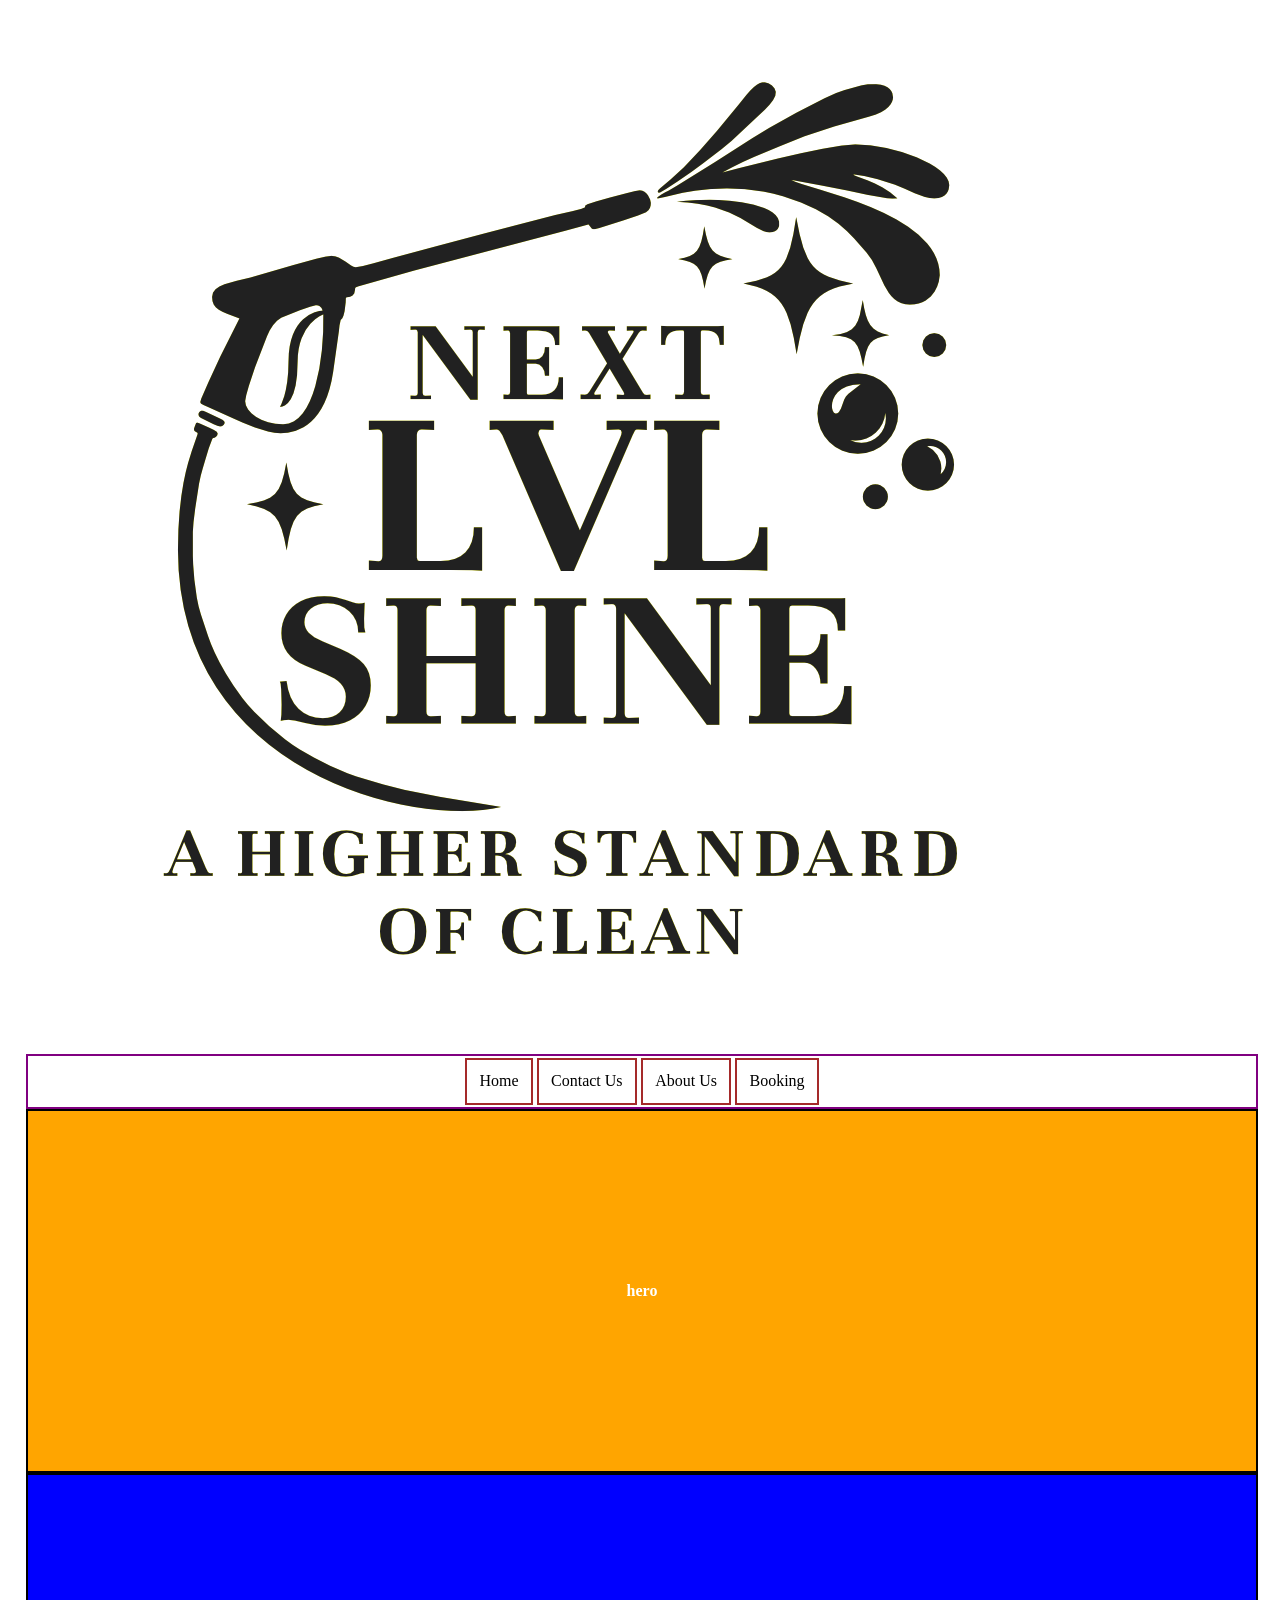
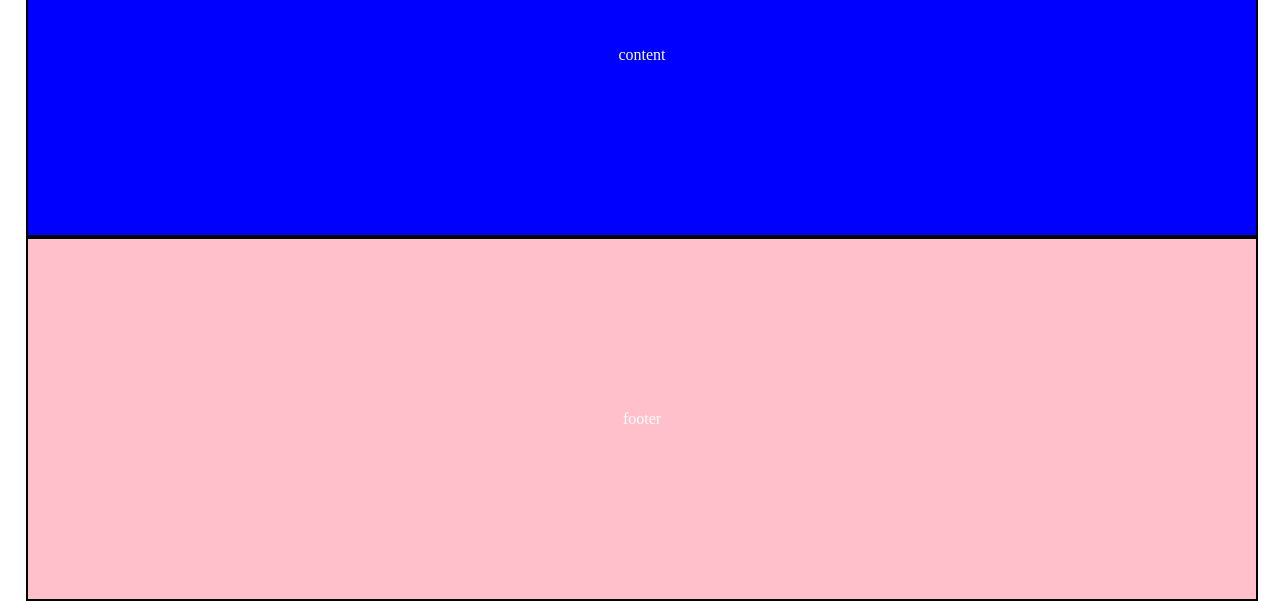
==== index.html @ 3509eeef "Template" ====
<html lang="en">

<head>
    <meta charset="UTF-8">
    <meta name="viewport" content="width=device-width, initial-scale=1.0">
    <title>Home Page</title>
    <link rel="stylesheet" href="styles.css">
</head>

<body>
    <div id="topbar-container"></div>

    <div class="hero-container"><span class="hero-span">hero</span></div>

    <section>
        <div class="main-content"><span>content</span></div>
    </section>

    <div class="footer"><span>footer</span></div>

    <script src="navbar.js"></script>

</body>

</html>
---- styles.css ----
:root {
    --primaryDark: #4A4C50;
    --primaryDark2: #222428;
    --background: #FFFFFF;
    --accent: #C9A653;
    --accent2: #D4AF37;
    --textColor: #333333;

    --font-heading: 'Unna', serif;
    --font-body: 'Inter', sans-serif;
}


body {
    margin: 0% 2%;
}


@media (max-width: 600px) {
    .nav-topbar {
        display: flex;
        align-items: center;
        flex-flow: row nowrap;
        width: 100%;
        border: 2px solid red;
    }

    .brand {
        display: flex;
        justify-content: center;
    }

    #companyBrand {
        border: 2px solid orange;
        max-width: 20%;
        min-width: 10%;
    }
}



.nav-topbar-links {
    margin: 0%;
    border: 2px solid purple;
    padding: 0%;
    width: 100%;
    display: flex;
    align-items: center;
    flex-flow: row;
    justify-content: center;
}

.nav-topbar-links a {
    white-space: nowrap;
    text-decoration: none;
    color: black;
    padding: 1%;
    border: 2px solid brown;
    margin: 2px;
    display: flex;
    font-family: var(--font-heading);
}

/* hero */
.hero-container {
    display: flex;
    align-items: center;
    flex-flow: column nowrap;
    justify-content: center;
    border: 2px solid black;
    width: 100%;
    height: 40%;
    background-color: orange;
    color: white;
    font-weight: bolder;
    clear: both;
}

/* content */
.main-content {
    display: flex;
    align-items: center;
    flex-flow: column nowrap;
    border: 2px solid black;
    justify-content: center;
    background-color: blue;
    color: white;
    width: 100%;
    height: 40%;
}

/* footer */
.footer {
    display: flex;
    align-items: center;
    flex-flow: column nowrap;
    justify-content: center;
    border: 2px solid black;
    background-color: pink;
    color: white;
    width: 100%;
    height: 40%;
}
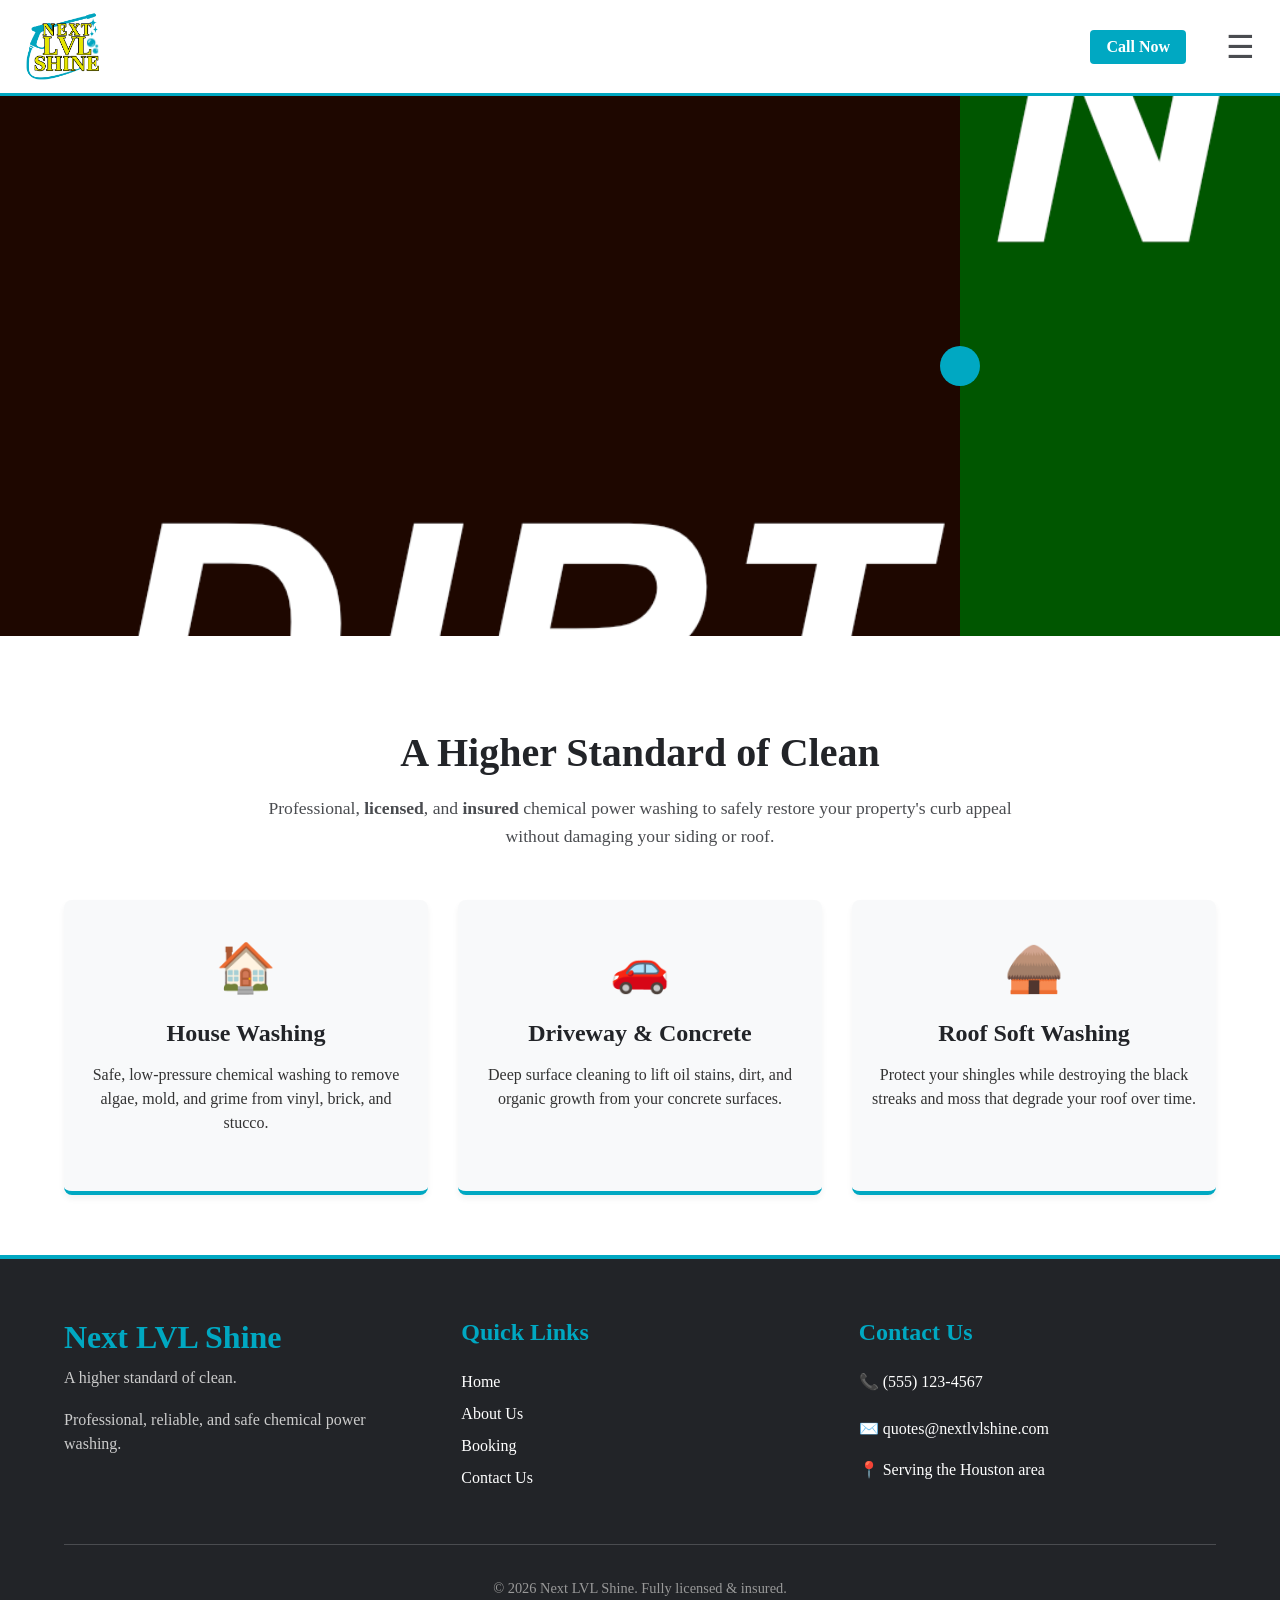
==== commit 8aace3d3: "restructure file tree" ====
--- a/index.html
+++ b/index.html
@@ -4,21 +4,65 @@
     <meta charset="UTF-8">
     <meta name="viewport" content="width=device-width, initial-scale=1.0">
     <title>Home Page</title>
-    <link rel="stylesheet" href="styles.css">
+    <link rel="stylesheet" href="css/index.css">
+    <link rel="stylesheet" href="src/ui/nav/styles.css">
+    <link rel="stylesheet" href="src/ui/footer/styles.css">
 </head>
 
 <body>
     <div id="topbar-container"></div>
 
-    <div class="hero-container"><span class="hero-span">hero</span></div>
+    <div class="hero-container">
+        <div class="img-comp-container">
+            <div class="img-comp-img">
+                <img src="src/img/clean.png">
+            </div>
 
-    <section>
-        <div class="main-content"><span>content</span></div>
+            <div class="img-comp-img img-comp-overlay">
+                <img src="src/img/dirty.png">
+            </div>
+        </div>
+    </div>
+
+    <section class="main-content" id="services">
+        <div class="trust-header">
+            <h2>A Higher Standard of Clean</h2>
+            <p>Professional, <strong>licensed</strong>, and <strong>insured</strong> chemical power
+                washing to safely restore your property's curb appeal without
+                damaging your siding or roof.</p>
+        </div>
+
+        <div class="services-grid">
+
+            <div class="service-card">
+                <div class="card-icon">🏠</div>
+                <h3>House Washing</h3>
+                <p>Safe, low-pressure chemical washing to remove algae, mold, and grime from vinyl, brick, and stucco.
+                </p>
+            </div>
+
+            <div class="service-card">
+                <div class="card-icon">🚗</div>
+                <h3>Driveway & Concrete</h3>
+                <p>Deep surface cleaning to lift oil stains, dirt, and organic growth from your concrete surfaces.</p>
+            </div>
+
+            <div class="service-card">
+                <div class="card-icon">🛖</div>
+                <h3>Roof Soft Washing</h3>
+                <p>Protect your shingles while destroying the black streaks and moss that degrade your roof over time.
+                </p>
+            </div>
+
+        </div>
     </section>
 
-    <div class="footer"><span>footer</span></div>
+    <div id="footer-container"></div>
 
-    <script src="navbar.js"></script>
+    <script src="src/data/config.js"></script>
+    <script src="src/ui/nav/navbar.js"></script>
+    <script src="js/heroComparison.js"></script>
+    <script src="src/ui/footer/footer.js"></script>
 
 </body>
 
--- a/css/index.css
+++ b/css/index.css
@@ -0,0 +1,149 @@
+@import url('https://fonts.googleapis.com/css2?family=Unna:wght@400;700&family=Inter:wght@400;600&display=swap');
+@import url('../src/ui/colors/styles.css');
+
+body {
+    margin: 0;
+    padding: 0;
+    overflow-x: hidden;
+}
+
+/* hero */
+.hero-container {
+    display: flex;
+    align-items: center;
+    flex-flow: column nowrap;
+    justify-content: center;
+    background-color: var(--background);
+    color: var(--accent);
+    width: 100%;
+    height: 60vh;
+    font-family: var(--font-heading);
+    font-size: 3rem;
+    text-align: center;
+    clear: both;
+}
+
+* {
+    box-sizing: border-box;
+}
+
+.img-comp-container {
+    position: relative;
+    width: 100%;
+    height: 100%;
+    overflow: hidden;
+}
+
+.img-comp-img {
+    position: absolute;
+    width: 100%;
+    height: 100%;
+    overflow: hidden;
+    top: 0;
+    left: 0;
+}
+
+.img-comp-img:first-child {
+    position: relative;
+}
+
+.img-comp-img img {
+    display: block;
+    width: 100vw;
+    height: 100%;
+    object-fit: cover;
+    object-position: center;
+}
+
+.img-comp-slider {
+    position: absolute;
+    z-index: 9;
+    cursor: ew-resize;
+    /*set the appearance of the slider:*/
+    width: 40px;
+    height: 40px;
+    background-color: var(--accent);
+    opacity: 1;
+    border-radius: 50%;
+}
+
+/* --- MAIN CONTENT & TRUST HEADER --- */
+.main-content {
+    background-color: var(--background);
+    padding: 60px 5%;
+    /* Generous whitespace to prevent clutter! */
+    font-family: var(--font-body);
+    color: var(--textColor);
+    text-align: center;
+}
+
+.trust-header {
+    max-width: 800px;
+    margin: 0 auto 50px auto;
+}
+
+.trust-header h2 {
+    font-family: var(--font-heading);
+    color: var(--primaryDark2);
+    font-size: 2.5rem;
+    margin-bottom: 15px;
+}
+
+.trust-header p {
+    font-size: 1.1rem;
+    line-height: 1.6;
+    color: var(--primaryDark);
+}
+
+/* --- SERVICES GRID --- */
+.services-grid {
+    display: grid;
+    /* Mobile-first: 1 column */
+    grid-template-columns: 1fr;
+    gap: 30px;
+    max-width: 1200px;
+    margin: 0 auto;
+}
+
+/* The Individual Cards */
+.service-card {
+    background-color: var(--bg-off-white);
+    /* Slightly darker than pure white to stand out */
+    padding: 40px 20px;
+    border-radius: 8px;
+    border-bottom: 4px solid var(--accent);
+    /* Gold accent line anchoring the card */
+    box-shadow: 0 4px 6px rgba(0, 0, 0, 0.05);
+    /* Very soft shadow for depth */
+    transition: transform 0.3s ease;
+}
+
+.service-card:hover {
+    transform: translateY(-5px);
+    /* Smooth floating effect when moused over */
+}
+
+.card-icon {
+    font-size: 3rem;
+    margin-bottom: 20px;
+}
+
+.service-card h3 {
+    font-family: var(--font-heading);
+    color: var(--primaryDark2);
+    font-size: 1.5rem;
+    margin-bottom: 15px;
+}
+
+.service-card p {
+    font-size: 1rem;
+    line-height: 1.5;
+}
+
+/* --- DESKTOP LAYOUT --- */
+@media (min-width: 768px) {
+    .services-grid {
+        /* Switches to 3 columns on tablets and desktops */
+        grid-template-columns: repeat(3, 1fr);
+    }
+}
--- a/src/ui/nav/styles.css
+++ b/src/ui/nav/styles.css
@@ -0,0 +1,80 @@
+@import url(../colors/styles.css);
+
+#topbar-container {
+    top: 0;
+    position: sticky;
+    z-index: 9999;
+}
+
+.site-header {
+    background-color: var(--background);
+    border-bottom: 3px solid var(--accent);
+    font-family: var(--font-body);
+}
+
+.main-nav {
+    display: flex;
+    justify-content: space-between;
+    align-items: center;
+    padding: 10px 0;
+}
+
+.main-nav a img {
+    padding-left: 25%;
+}
+
+.nav-actions {
+    display: flex;
+    align-items: center;
+    gap: 15px;
+}
+
+.btn-quote {
+    background-color: var(--accent);
+    color: var(--background);
+    padding: 8px 16px;
+    border-radius: 4px;
+    text-decoration: none;
+    font-weight: 600;
+}
+
+.hamburger-menu {
+    background: none;
+    border: none;
+    font-size: 2rem;
+    color: var(--primaryDark);
+    cursor: pointer;
+    padding: 0 25px;
+}
+
+/* Hidden Links Dropdown */
+.nav-links {
+    display: none;
+    /* Hidden by default */
+    list-style: none;
+    padding: 0;
+    margin: 0;
+    background-color: var(--background);
+    text-align: center;
+}
+
+/* JS will add this class when the button is clicked! */
+.nav-links.show-menu {
+    display: block;
+}
+
+.nav-links li a {
+    display: block;
+    padding: 15px;
+    color: var(--primaryDark);
+    text-decoration: none;
+    font-size: 1.1rem;
+    border-top: 1px solid #eee;
+    /* Light gray separator */
+}
+
+/* Active Page Indicator */
+.topbar-link-item.active {
+    color: var(--accent);
+    font-weight: bold;
+}
--- a/src/ui/footer/styles.css
+++ b/src/ui/footer/styles.css
@@ -0,0 +1,101 @@
+@import url(../colors/styles.css);
+
+/* footer */
+.footer {
+    display: flex;
+    align-items: center;
+    flex-flow: column nowrap;
+    justify-content: center;
+    border-top: 3px solid var(--accent);
+    color: --textColor;
+    width: 100%;
+    height: 40%;
+}
+
+/* main footer wrapper */
+.site-footer {
+    background-color: var(--primaryDark2);
+    color: var(--background);
+    /* white text for contrast */
+    font-family: var(--font-body);
+    padding: 60px 5% 20px;
+    border-top: 4px solid var(--accent);
+}
+
+/* mobile-first grid layout */
+.footer-grid {
+    display: grid;
+    grid-template-columns: 1fr;
+    gap: 40px;
+    max-width: 1200px;
+    margin: 0 auto;
+}
+
+/* desktop grid layout */
+@media (min-width: 768px) {
+    .footer-grid {
+        grid-template-columns: repeat(3, 1fr);
+        /* creates 3 equal columns */
+    }
+}
+
+/* brand section styles */
+.footer-brand h2 {
+    font-family: var(--font-heading);
+    color: var(--accent);
+    font-size: 2rem;
+    margin: 0 0 10px 0;
+}
+
+.footer-brand p {
+    margin: 0;
+    line-height: 1.5;
+    color: #cccccc;
+    /* slightly muted white */
+}
+
+/* headings for links and contact */
+.footer-links h3,
+.footer-contact h3 {
+    font-family: var(--font-heading);
+    color: var(--accent);
+    font-size: 1.5rem;
+    margin: 0 0 20px 0;
+}
+
+/* remove bullet points from list */
+.footer-links ul {
+    list-style: none;
+    padding: 0;
+    margin: 0;
+}
+
+/* link styling */
+.footer-links a,
+.footer-contact a {
+    color: var(--background);
+    text-decoration: none;
+    line-height: 2;
+    transition: color 0.3s ease;
+    /* smooth color change on hover */
+}
+
+/* hover effects for links */
+.footer-links a:hover,
+.footer-contact a:hover {
+    color: var(--accent);
+}
+
+.footer-contact p {
+    margin: 0 0 15px 0;
+}
+
+/* bottom copyright section */
+.footer-bottom {
+    text-align: center;
+    margin-top: 50px;
+    padding-top: 20px;
+    border-top: 1px solid var(--primaryDark);
+    font-size: 0.9rem;
+    color: #999999;
+}
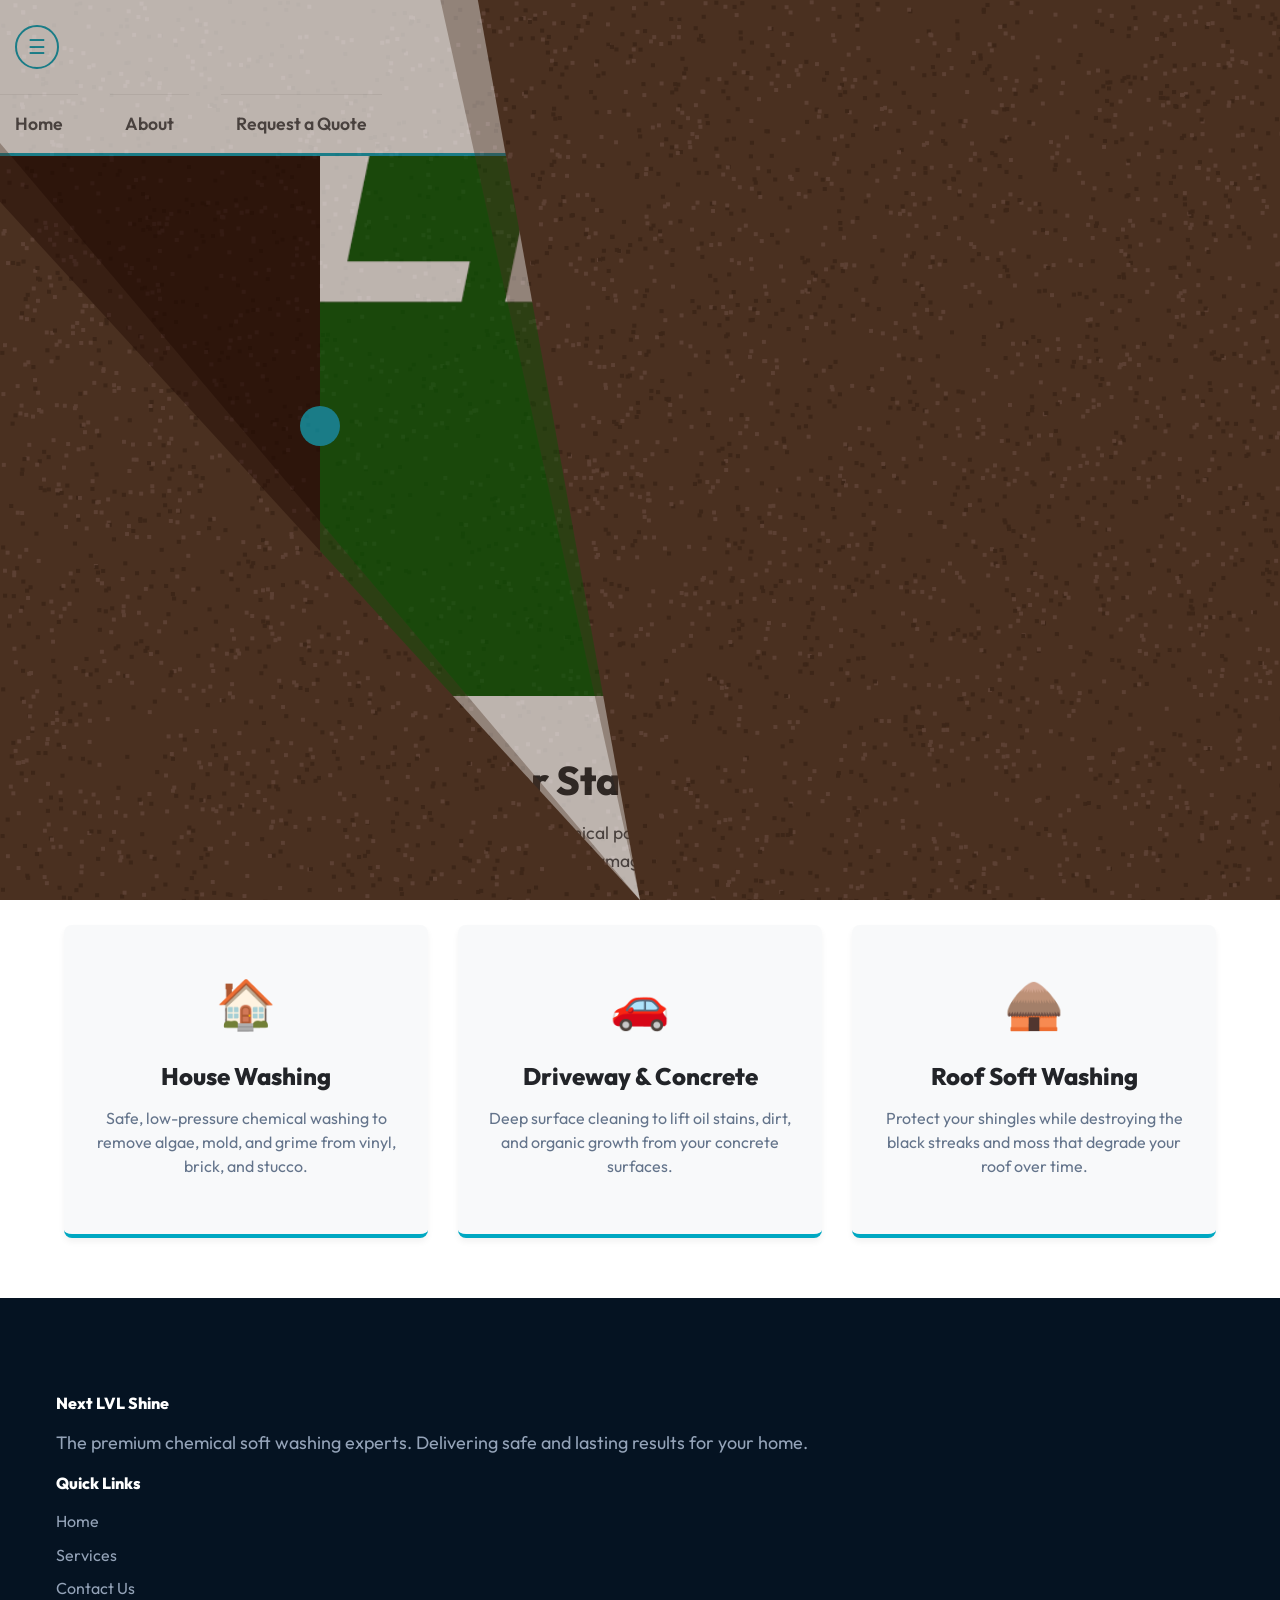
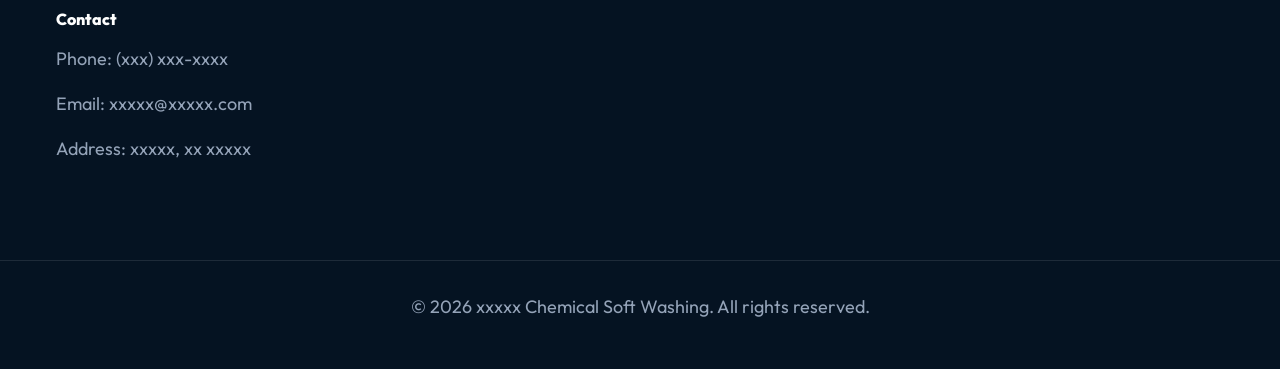
==== commit 981921fe: "Starter intro animation" ====
--- a/index.html
+++ b/index.html
@@ -1,9 +1,17 @@
+<!DOCTYPE html>
 <html lang="en">
-
 <head>
     <meta charset="UTF-8">
     <meta name="viewport" content="width=device-width, initial-scale=1.0">
-    <title>Home Page</title>
+    <title>Next LVL Shine | Soft Washing Services</title>
+    <meta name="description" content="Professional chemical low pressure washing services. Safe, effective, and long-lasting exterior cleaning.">
+    
+    <!-- Google Fonts -->
+    <link rel="preconnect" href="https://fonts.googleapis.com">
+    <link rel="preconnect" href="https://fonts.gstatic.com" crossorigin>
+    <link href="https://fonts.googleapis.com/css2?family=Outfit:wght@300;400;600;800&display=swap" rel="stylesheet">
+    
+    <!-- Custom CSS -->
     <link rel="stylesheet" href="css/index.css">
     <link rel="stylesheet" href="src/ui/nav/styles.css">
     <link rel="stylesheet" href="src/ui/footer/styles.css">
@@ -63,6 +71,7 @@
     <script src="src/ui/nav/navbar.js"></script>
     <script src="js/heroComparison.js"></script>
     <script src="src/ui/footer/footer.js"></script>
+    <script src="js/introAnimation.js"></script>
 
 </body>
 
--- a/src/ui/nav/styles.css
+++ b/src/ui/nav/styles.css
@@ -16,17 +16,50 @@
     display: flex;
     justify-content: space-between;
     align-items: center;
-    padding: 10px 0;
+    padding: 25px 0;
+    position: relative;
+}
+
+.main-nav > a.logo-link {
+    position: absolute;
+    top: -10px;
+    left: 50%;
+    transform: translateX(-50%);
+    display: flex;
+    justify-content: center;
+    align-items: center;
+    background-color: #ffffff;
+    border: 3px solid var(--accent);
+    border-radius: 50%;
+    width: 120px;
+    height: 120px;
+    z-index: 1000;
+    animation: bubblePop 0.6s cubic-bezier(0.175, 0.885, 0.32, 1.275) forwards;
+}
+
+@keyframes bubblePop {
+    0% {
+        transform: translateX(-50%) scale(0);
+        opacity: 0;
+    }
+    100% {
+        transform: translateX(-50%) scale(1);
+        opacity: 1;
+    }
 }
 
 .main-nav a img {
-    padding-left: 25%;
+    align-self: center;
+    max-width: 90%;
+    max-height: 90%;
+    object-fit: contain;
 }
 
 .nav-actions {
     display: flex;
     align-items: center;
     gap: 15px;
+    margin-right: 15px;
 }
 
 .btn-quote {
@@ -36,15 +69,47 @@
     border-radius: 4px;
     text-decoration: none;
     font-weight: 600;
+    white-space: nowrap;
+    display: flex;
+    align-items: center;
+    justify-content: center;
+    box-sizing: border-box;
+}
+
+.btn-icon {
+    display: none;
+}
+
+@media (max-width: 768px) {
+    .btn-quote {
+        padding: 10px;
+        border-radius: 50%;
+        width: 44px;
+        height: 44px;
+    }
+    .btn-text {
+        display: none;
+    }
+    .btn-icon {
+        display: block;
+    }
 }
 
 .hamburger-menu {
-    background: none;
-    border: none;
-    font-size: 2rem;
-    color: var(--primaryDark);
+    background: transparent;
+    border: 2px solid var(--accent);
+    border-radius: 50%;
+    font-size: 1.25rem;
+    color: var(--accent);
     cursor: pointer;
-    padding: 0 25px;
+    width: 44px;
+    height: 44px;
+    display: flex;
+    justify-content: center;
+    align-items: center;
+    box-sizing: border-box;
+    margin-left: 15px;
+    padding: 0;
 }
 
 /* Hidden Links Dropdown */
--- a/src/ui/footer/styles.css
+++ b/src/ui/footer/styles.css
@@ -1,101 +1,294 @@
-@import url(../colors/styles.css);
-
-/* footer */
-.footer {
+:root {
+    /* Colors - Light Mode with Deep Blue and Orange */
+    --color-primary: #0A2540;      /* Deep Blue */
+    --color-primary-light: #1A3E6D;
+    --color-accent: #FF6B00;       /* Vibrant Orange */
+    --color-accent-hover: #E65A00;
+    
+    --color-bg-main: #F8FAFC;      /* Off-white fresh background */
+    --color-bg-alt: #FFFFFF;       /* Pure white for cards */
+    
+    --color-text-main: #1E293B;    /* Dark slate for readable text */
+    --color-text-muted: #64748B;
+    
+    /* Typography */
+    --font-family: 'Outfit', sans-serif;
+    
+    /* Spacing & Layout */
+    --container-max-width: 1200px;
+    --spacing-xs: 0.5rem;
+    --spacing-sm: 1rem;
+    --spacing-md: 2rem;
+    --spacing-lg: 4rem;
+    --spacing-xl: 6rem;
+    
+    /* Borders & Shadows */
+    --border-radius-sm: 8px;
+    --border-radius-md: 12px;
+    --border-radius-lg: 24px;
+    
+    --shadow-sm: 0 4px 6px -1px rgba(0, 0, 0, 0.05);
+    --shadow-md: 0 10px 15px -3px rgba(0, 0, 0, 0.08);
+    --shadow-lg: 0 20px 25px -5px rgba(0, 0, 0, 0.1);
+    --shadow-accent: 0 10px 25px -5px rgba(255, 107, 0, 0.4);
+    
+    /* Transitions */
+    --transition-fast: 0.2s ease;
+    --transition-medium: 0.4s cubic-bezier(0.16, 1, 0.3, 1);
+}
+
+/* =========================================
+   Reset & Base Styles
+   ========================================= */
+* {
+    margin: 0;
+    padding: 0;
+    box-sizing: border-box;
+}
+
+html {
+    scroll-behavior: smooth;
+    font-size: 16px;
+}
+
+body {
+    font-family: var(--font-family);
+    background-color: var(--color-bg-main);
+    color: var(--color-text-main);
+    line-height: 1.6;
+    overflow-x: hidden;
+}
+
+a {
+    text-decoration: none;
+    color: inherit;
+}
+
+ul {
+    list-style: none;
+}
+
+.container {
+    max-width: var(--container-max-width);
+    margin: 0 auto;
+    padding: 0 var(--spacing-sm);
+}
+
+.section-padding {
+    padding: var(--spacing-xl) 0;
+}
+
+.text-center {
+    text-align: center;
+}
+
+.text-accent {
+    color: var(--color-accent);
+}
+
+.bg-light {
+    background-color: var(--color-bg-alt);
+}
+
+.hidden {
+    display: none !important;
+}
+
+/* =========================================
+   Typography
+   ========================================= */
+h1, h2, h3, h4 {
+    color: var(--color-primary);
+    line-height: 1.2;
+    margin-bottom: var(--spacing-sm);
+    font-weight: 800;
+}
+
+h1 {
+    font-size: clamp(2.5rem, 5vw, 4.5rem);
+}
+
+h2 {
+    font-size: clamp(2rem, 4vw, 3rem);
+}
+
+h3 {
+    font-size: 1.5rem;
+}
+
+p {
+    margin-bottom: var(--spacing-sm);
+    color: var(--color-text-muted);
+    font-size: 1.125rem;
+}
+
+/* =========================================
+   Buttons
+   ========================================= */
+.btn {
+    display: inline-block;
+    padding: 0.8rem 1.8rem;
+    border-radius: var(--border-radius-md);
+    font-weight: 600;
+    font-size: 1rem;
+    cursor: pointer;
+    transition: all var(--transition-fast);
+    border: none;
+    text-align: center;
+}
+
+.btn-primary {
+    background-color: var(--color-accent);
+    color: white;
+    box-shadow: var(--shadow-accent);
+}
+
+.btn-primary:hover {
+    background-color: var(--color-accent-hover);
+    transform: translateY(-2px);
+    box-shadow: 0 15px 30px -5px rgba(255, 107, 0, 0.5);
+}
+
+.btn-outline {
+    background-color: transparent;
+    border: 2px solid var(--color-primary);
+    color: var(--color-primary);
+}
+
+.btn-outline:hover {
+    background-color: var(--color-primary);
+    color: white;
+}
+
+.btn-large {
+    padding: 1rem 2.5rem;
+    font-size: 1.125rem;
+}
+
+.btn-block {
+    width: 100%;
+}
+
+/* Pulse Animation for CTA */
+@keyframes pulse {
+    0% { transform: scale(1); box-shadow: 0 0 0 0 rgba(255, 107, 0, 0.7); }
+    70% { transform: scale(1.02); box-shadow: 0 0 0 15px rgba(255, 107, 0, 0); }
+    100% { transform: scale(1); box-shadow: 0 0 0 0 rgba(255, 107, 0, 0); }
+}
+
+.pulse-btn {
+    animation: pulse 2s infinite;
+}
+
+/* =========================================
+   Navigation
+   ========================================= */
+.navbar {
+    position: fixed;
+    top: 0;
+    left: 0;
+    width: 100%;
+    background-color: rgba(255, 255, 255, 0.95);
+    backdrop-filter: blur(10px);
+    z-index: 1000;
+    box-shadow: var(--shadow-sm);
+    padding: 1rem 0;
+}
+
+.nav-container {
+    max-width: var(--container-max-width);
+    margin: 0 auto;
+    padding: 0 var(--spacing-sm);
+    display: flex;
+    justify-content: space-between;
+    align-items: center;
+}
+
+.logo {
     display: flex;
     align-items: center;
-    flex-flow: column nowrap;
-    justify-content: center;
-    border-top: 3px solid var(--accent);
-    color: --textColor;
-    width: 100%;
-    height: 40%;
-}
-
-/* main footer wrapper */
-.site-footer {
-    background-color: var(--primaryDark2);
-    color: var(--background);
-    /* white text for contrast */
-    font-family: var(--font-body);
-    padding: 60px 5% 20px;
-    border-top: 4px solid var(--accent);
-}
-
-/* mobile-first grid layout */
-.footer-grid {
-    display: grid;
-    grid-template-columns: 1fr;
-    gap: 40px;
-    max-width: 1200px;
-    margin: 0 auto;
-}
-
-/* desktop grid layout */
-@media (min-width: 768px) {
-    .footer-grid {
-        grid-template-columns: repeat(3, 1fr);
-        /* creates 3 equal columns */
-    }
-}
-
-/* brand section styles */
-.footer-brand h2 {
-    font-family: var(--font-heading);
-    color: var(--accent);
-    font-size: 2rem;
-    margin: 0 0 10px 0;
-}
-
-.footer-brand p {
-    margin: 0;
-    line-height: 1.5;
-    color: #cccccc;
-    /* slightly muted white */
-}
-
-/* headings for links and contact */
-.footer-links h3,
-.footer-contact h3 {
-    font-family: var(--font-heading);
-    color: var(--accent);
+    gap: 0.5rem;
     font-size: 1.5rem;
-    margin: 0 0 20px 0;
-}
-
-/* remove bullet points from list */
-.footer-links ul {
-    list-style: none;
-    padding: 0;
-    margin: 0;
-}
-
-/* link styling */
-.footer-links a,
-.footer-contact a {
-    color: var(--background);
-    text-decoration: none;
-    line-height: 2;
-    transition: color 0.3s ease;
-    /* smooth color change on hover */
-}
-
-/* hover effects for links */
-.footer-links a:hover,
-.footer-contact a:hover {
-    color: var(--accent);
-}
-
-.footer-contact p {
-    margin: 0 0 15px 0;
-}
-
-/* bottom copyright section */
+    font-weight: 800;
+    color: var(--color-primary);
+}
+
+.logo-accent {
+    color: var(--color-accent);
+}
+
+.nav-links {
+    display: flex;
+    gap: 2rem;
+}
+
+.nav-links a {
+    font-weight: 600;
+    color: var(--color-text-main);
+    transition: color var(--transition-fast);
+}
+
+.nav-links a:hover {
+    color: var(--color-accent);
+}
+
+
+
+.footer {
+    background-color: #051322;
+    color: white;
+    padding-top: var(--spacing-xl);
+}
+
+.footer h4 {
+    color: white;
+}
+
+.footer p {
+    color: #94A3B8;
+}
+
+.footer-col ul li {
+    margin-bottom: 0.5rem;
+}
+
+.footer-col ul li a {
+    color: #94A3B8;
+    transition: color var(--transition-fast);
+}
+
+.footer-col ul li a:hover {
+    color: var(--color-accent);
+}
+
 .footer-bottom {
     text-align: center;
-    margin-top: 50px;
-    padding-top: 20px;
-    border-top: 1px solid var(--primaryDark);
-    font-size: 0.9rem;
-    color: #999999;
-}+    padding: var(--spacing-md) 0;
+    margin-top: var(--spacing-xl);
+    border-top: 1px solid rgba(255, 255, 255, 0.1);
+}
+
+@media (max-width: 992px) {
+    .benefits-layout,
+    .contact-container {
+        grid-template-columns: 1fr;
+    }
+    
+    .hero-badge {
+        display: none; /* Hide floating badges on smaller screens for cleaner look */
+    }
+}
+
+@media (max-width: 768px) {
+    .nav-links {
+        display: none; /* simple mobile nav - can expand with hamburger if needed */
+    }
+    
+    .hero-buttons {
+        flex-direction: column;
+    }
+    
+    .section-padding {
+        padding: var(--spacing-lg) 0;
+    }
+}
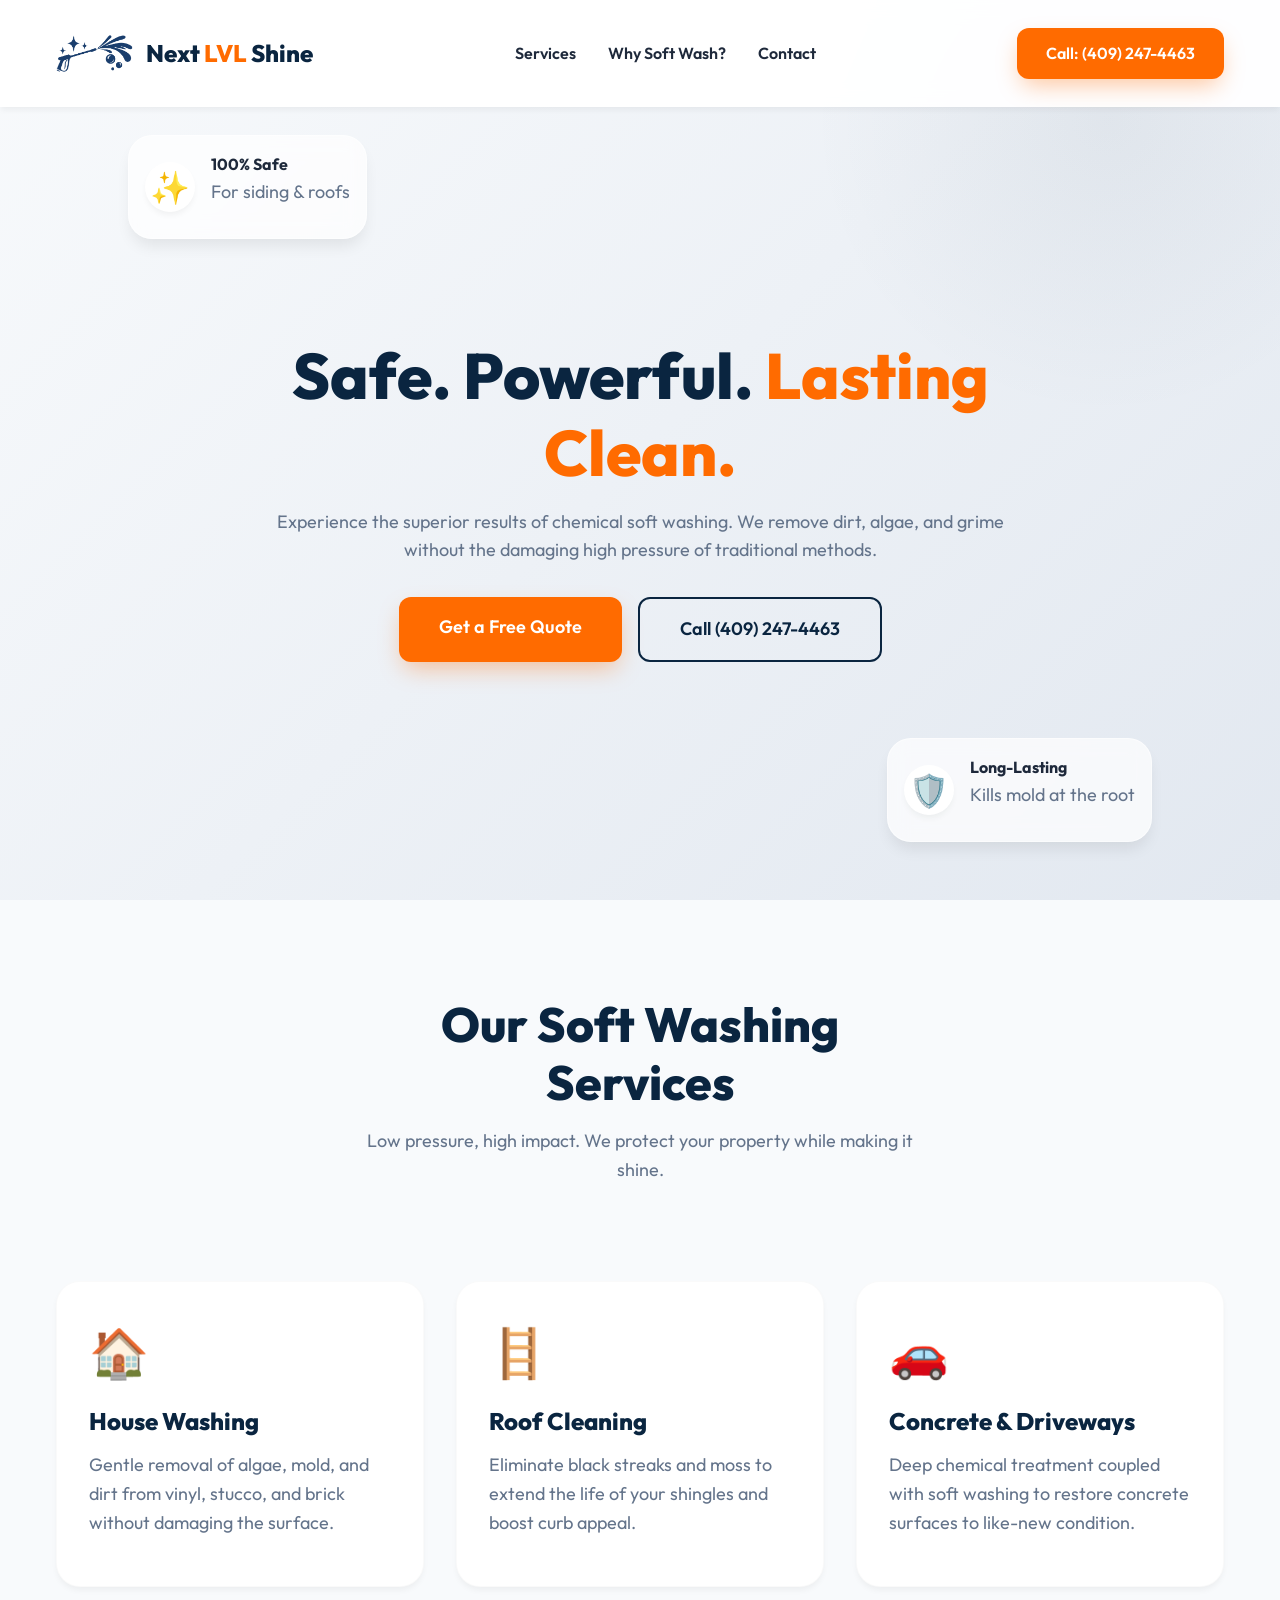
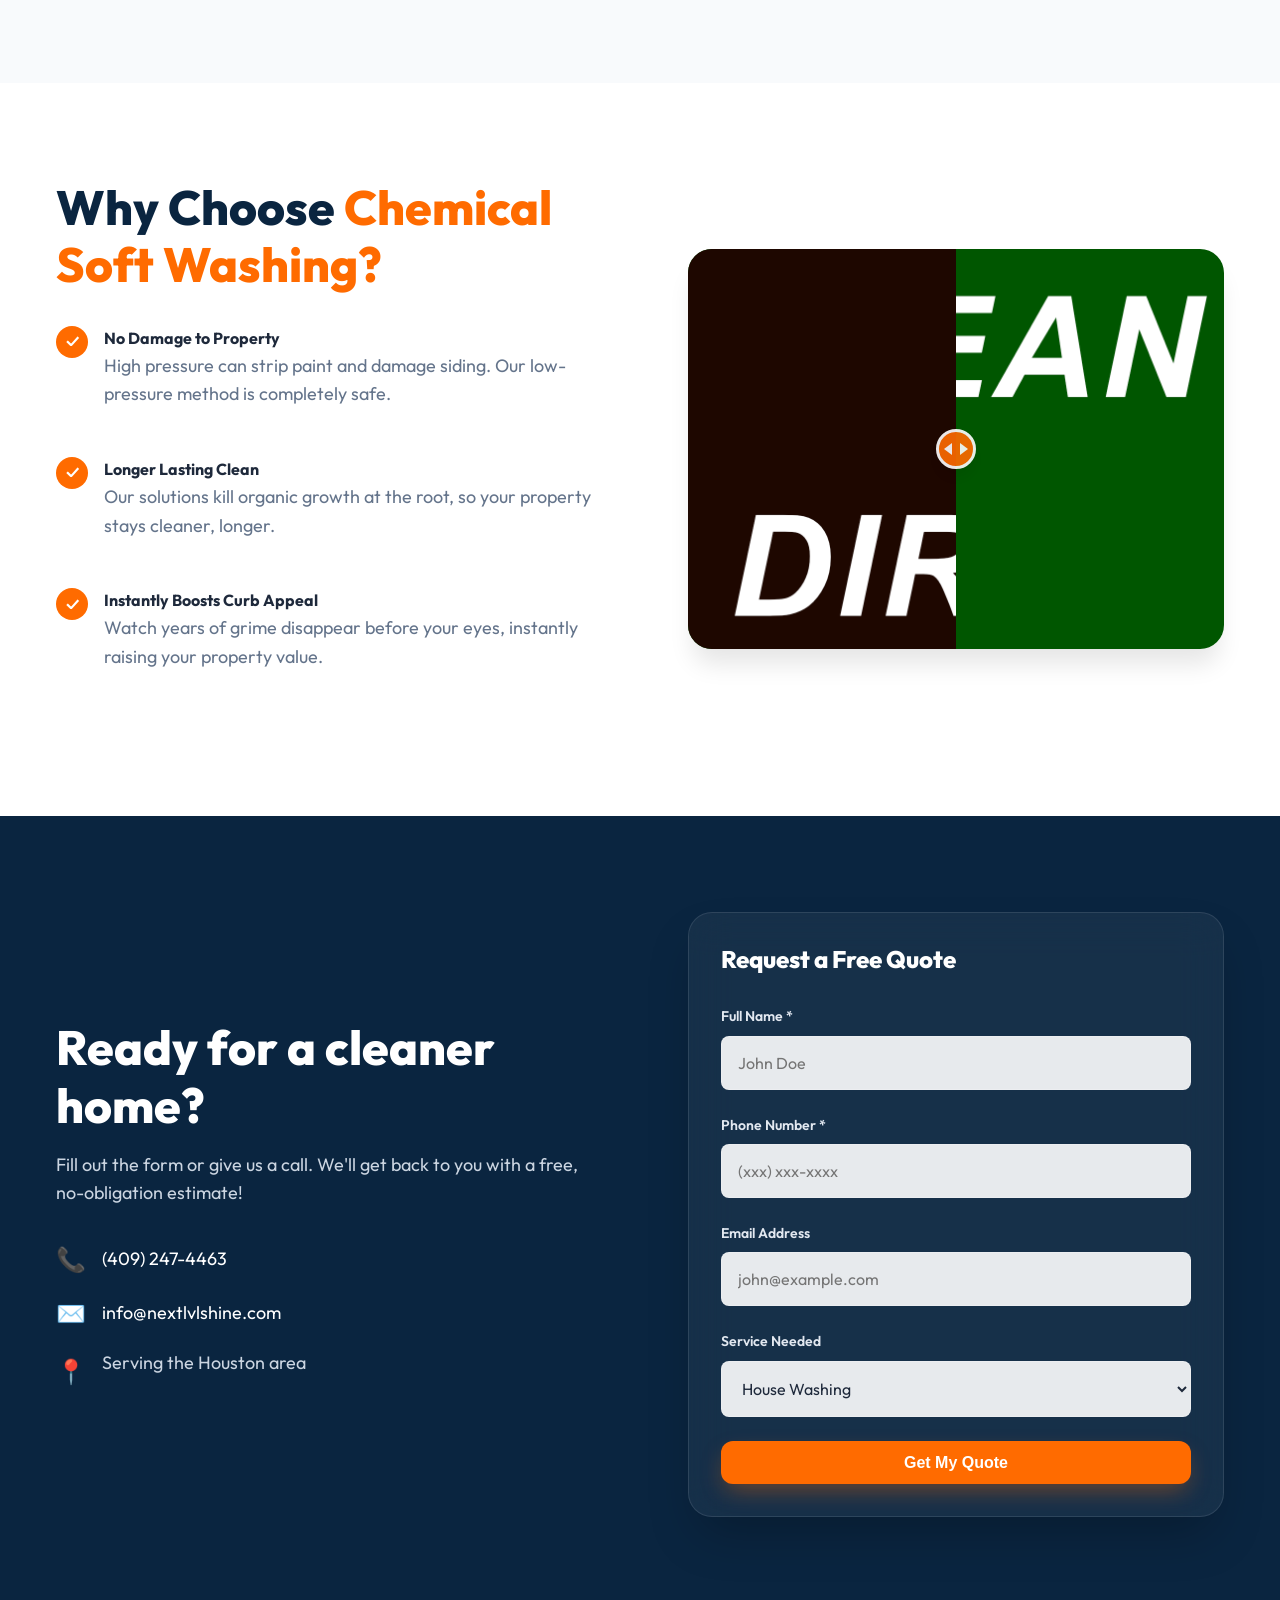
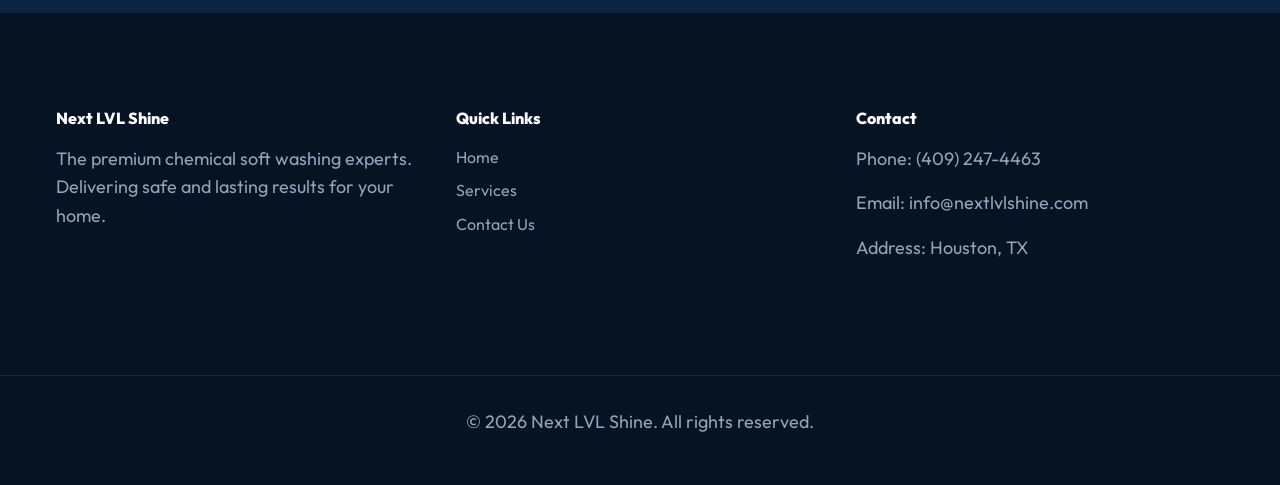
==== commit 941e7e7c: "New style" ====
--- a/index.html
+++ b/index.html
@@ -12,67 +12,211 @@
     <link href="https://fonts.googleapis.com/css2?family=Outfit:wght@300;400;600;800&display=swap" rel="stylesheet">
     
     <!-- Custom CSS -->
-    <link rel="stylesheet" href="css/index.css">
-    <link rel="stylesheet" href="src/ui/nav/styles.css">
-    <link rel="stylesheet" href="src/ui/footer/styles.css">
+    <link rel="stylesheet" href="css/styles.css">
 </head>
-
 <body>
-    <div id="topbar-container"></div>
-
-    <div class="hero-container">
-        <div class="img-comp-container">
-            <div class="img-comp-img">
-                <img src="src/img/clean.png">
-            </div>
-
-            <div class="img-comp-img img-comp-overlay">
-                <img src="src/img/dirty.png">
-            </div>
-        </div>
-    </div>
-
-    <section class="main-content" id="services">
-        <div class="trust-header">
-            <h2>A Higher Standard of Clean</h2>
-            <p>Professional, <strong>licensed</strong>, and <strong>insured</strong> chemical power
-                washing to safely restore your property's curb appeal without
-                damaging your siding or roof.</p>
-        </div>
-
-        <div class="services-grid">
-
-            <div class="service-card">
+
+    <!-- Navigation -->
+    <nav class="navbar">
+        <div class="nav-container">
+            <div class="logo">
+                <img src="img/nxtlvlshine.svg" alt="Next LVL Shine Logo" class="logo-icon" style="height: 75px; width: auto; margin-right: 5px;">
+                <a href="#home"><span class="logo-text">Next <span class="logo-accent"> LVL</span> Shine</span></a>
+            </div>
+            <div class="nav-links">
+                <a href="#services">Services</a>
+                <a href="#benefits">Why Soft Wash?</a>
+                <a href="#contact">Contact</a>
+            </div>
+            <a href="tel:+4092474463" class="btn btn-primary pulse-btn nav-cta">
+                <span class="cta-text">Call: (409) 247-4463</span>
+                <span class="cta-icon">
+                    <svg xmlns="http://www.w3.org/2000/svg" viewBox="0 0 24 24" width="20" height="20" fill="currentColor">
+                        <path d="M20.01 15.38c-1.23 0-2.42-.2-3.53-.56a.977.977 0 00-1.01.24l-1.57 1.97c-2.83-1.35-5.48-3.9-6.89-6.83l1.95-1.66c.27-.28.35-.67.24-1.02-.37-1.11-.56-2.3-.56-3.53 0-.54-.45-.99-.99-.99H4.19C3.65 3 3 3.24 3 3.99 3 13.28 10.73 21 20.01 21c.71 0 .99-.63.99-1.18v-3.45c0-.54-.45-.99-.99-.99z"/>
+                    </svg>
+                </span>
+            </a>
+        </div>
+    </nav>
+
+    <!-- Hero Section -->
+    <header class="hero" id="home">
+        <div class="hero-content fade-in-up">
+            <h1>Safe. Powerful. <span class="text-accent">Lasting Clean.</span></h1>
+            <p>Experience the superior results of chemical soft washing. We remove dirt, algae, and grime without the damaging high pressure of traditional methods.</p>
+            <div class="hero-buttons">
+                <a href="#contact" class="btn btn-primary btn-large">Get a Free Quote</a>
+                <a href="tel:+4092474463" class="btn btn-outline btn-large">Call (409) 247-4463</a>
+            </div>
+        </div>
+        <div class="hero-graphic fade-in-up delay-1">
+            <div class="glass-card hero-badge">
+                <span class="badge-icon">✨</span>
+                <div>
+                    <strong>100% Safe</strong>
+                    <p>For siding & roofs</p>
+                </div>
+            </div>
+            <div class="glass-card hero-badge badge-right">
+                <span class="badge-icon">🛡️</span>
+                <div>
+                    <strong>Long-Lasting</strong>
+                    <p>Kills mold at the root</p>
+                </div>
+            </div>
+        </div>
+    </header>
+
+    <!-- Services Section -->
+    <section class="services section-padding" id="services">
+        <div class="container text-center section-header fade-in-up">
+            <h2>Our Soft Washing Services</h2>
+            <p>Low pressure, high impact. We protect your property while making it shine.</p>
+        </div>
+        <div class="container grid-3">
+            <div class="service-card slide-in-left">
                 <div class="card-icon">🏠</div>
                 <h3>House Washing</h3>
-                <p>Safe, low-pressure chemical washing to remove algae, mold, and grime from vinyl, brick, and stucco.
-                </p>
-            </div>
-
-            <div class="service-card">
+                <p>Gentle removal of algae, mold, and dirt from vinyl, stucco, and brick without damaging the surface.</p>
+            </div>
+            <div class="service-card slide-in-bottom delay-1">
+                <div class="card-icon">🪜</div>
+                <h3>Roof Cleaning</h3>
+                <p>Eliminate black streaks and moss to extend the life of your shingles and boost curb appeal.</p>
+            </div>
+            <div class="service-card slide-in-right delay-2">
                 <div class="card-icon">🚗</div>
-                <h3>Driveway & Concrete</h3>
-                <p>Deep surface cleaning to lift oil stains, dirt, and organic growth from your concrete surfaces.</p>
-            </div>
-
-            <div class="service-card">
-                <div class="card-icon">🛖</div>
-                <h3>Roof Soft Washing</h3>
-                <p>Protect your shingles while destroying the black streaks and moss that degrade your roof over time.
-                </p>
-            </div>
-
+                <h3>Concrete & Driveways</h3>
+                <p>Deep chemical treatment coupled with soft washing to restore concrete surfaces to like-new condition.</p>
+            </div>
         </div>
     </section>
 
-    <div id="footer-container"></div>
-
-    <script src="src/data/config.js"></script>
-    <script src="src/ui/nav/navbar.js"></script>
-    <script src="js/heroComparison.js"></script>
-    <script src="src/ui/footer/footer.js"></script>
-    <script src="js/introAnimation.js"></script>
-
+    <!-- Benefits Section -->
+    <section class="benefits section-padding bg-light" id="benefits">
+        <div class="container benefits-layout">
+            <div class="benefits-text fade-in-up">
+                <h2>Why Choose <span class="text-accent">Chemical Soft Washing?</span></h2>
+                <ul class="benefits-list">
+                    <li>
+                        <span class="check-icon">✓</span>
+                        <div>
+                            <strong>No Damage to Property</strong>
+                            <p>High pressure can strip paint and damage siding. Our low-pressure method is completely safe.</p>
+                        </div>
+                    </li>
+                    <li>
+                        <span class="check-icon">✓</span>
+                        <div>
+                            <strong>Longer Lasting Clean</strong>
+                            <p>Our solutions kill organic growth at the root, so your property stays cleaner, longer.</p>
+                        </div>
+                    </li>
+                    <li>
+                        <span class="check-icon">✓</span>
+                        <div>
+                            <strong>Instantly Boosts Curb Appeal</strong>
+                            <p>Watch years of grime disappear before your eyes, instantly raising your property value.</p>
+                        </div>
+                    </li>
+                </ul>
+            </div>
+            <div class="benefits-image fade-in-up delay-1">
+                <div class="img-comp-container" style="height: 400px; border-radius: var(--border-radius-lg); overflow: hidden; box-shadow: var(--shadow-lg);">
+                    <div class="img-comp-img">
+                        <img src="img/clean.png" alt="Clean House Surface">
+                    </div>
+                    <div class="img-comp-img img-comp-overlay">
+                        <img src="img/dirty.png" alt="Dirty House Surface">
+                    </div>
+                </div>
+            </div>
+        </div>
+    </section>
+
+    <!-- Lead Generation Form Section -->
+    <section class="contact-section section-padding" id="contact">
+        <div class="container contact-container">
+            <div class="contact-info fade-in-up">
+                <h2>Ready for a cleaner home?</h2>
+                <p>Fill out the form or give us a call. We'll get back to you with a free, no-obligation estimate!</p>
+                <div class="contact-details">
+                    <div class="detail-item">
+                        <span class="detail-icon">📞</span>
+                        <a href="tel:+4092474463">(409) 247-4463</a>
+                    </div>
+                    <div class="detail-item">
+                        <span class="detail-icon">✉️</span>
+                        <a href="mailto:info@nextlvlshine.com">info@nextlvlshine.com</a>
+                    </div>
+                    <div class="detail-item">
+                        <span class="detail-icon">📍</span>
+                        <p>Serving the Houston area</p>
+                    </div>
+                </div>
+            </div>
+            
+            <div class="form-wrapper glass-form fade-in-up delay-1">
+                <h3>Request a Free Quote</h3>
+                <form id="leadForm" class="lead-form">
+                    <div class="form-group">
+                        <label for="name">Full Name *</label>
+                        <input type="text" id="name" name="name" required placeholder="John Doe">
+                    </div>
+                    <div class="form-group">
+                        <label for="phone">Phone Number *</label>
+                        <input type="tel" id="phone" name="phone" required placeholder="(xxx) xxx-xxxx">
+                    </div>
+                    <div class="form-group">
+                        <label for="email">Email Address</label>
+                        <input type="email" id="email" name="email" placeholder="john@example.com">
+                    </div>
+                    <div class="form-group">
+                        <label for="service">Service Needed</label>
+                        <select id="service" name="service">
+                            <option value="house">House Washing</option>
+                            <option value="roof">Roof Cleaning</option>
+                            <option value="driveway">Driveway/Concrete</option>
+                            <option value="other">Other / Not Sure</option>
+                        </select>
+                    </div>
+                    <button type="submit" class="btn btn-primary btn-block btn-submit">Get My Quote</button>
+                    <div id="formSuccess" class="form-success hidden">
+                        Thanks! We will contact you shortly.
+                    </div>
+                </form>
+            </div>
+        </div>
+    </section>
+
+    <!-- Footer -->
+    <footer class="footer">
+        <div class="container footer-content grid-3">
+            <div class="footer-col">
+                <h4>Next LVL Shine</h4>
+                <p>The premium chemical soft washing experts. Delivering safe and lasting results for your home.</p>
+            </div>
+            <div class="footer-col">
+                <h4>Quick Links</h4>
+                <ul>
+                    <li><a href="#home">Home</a></li>
+                    <li><a href="#services">Services</a></li>
+                    <li><a href="#contact">Contact Us</a></li>
+                </ul>
+            </div>
+            <div class="footer-col">
+                <h4>Contact</h4>
+                <p>Phone: (409) 247-4463</p>
+                <p>Email: info@nextlvlshine.com</p>
+                <p>Address: Houston, TX</p>
+            </div>
+        </div>
+        <div class="footer-bottom">
+            <p>&copy; 2026 Next LVL Shine. All rights reserved.</p>
+        </div>
+    </footer>
+
+    <!-- Custom JS -->
+    <script src="js/app.js"></script>
 </body>
-
 </html>
--- a/css/styles.css
+++ b/css/styles.css
@@ -0,0 +1,697 @@
+/* =========================================
+   CSS Variables & Theme Setup
+   ========================================= */
+:root {
+    /* Colors - Light Mode with Deep Blue and Orange */
+    --color-primary: #0A2540;      /* Deep Blue */
+    --color-primary-light: #1A3E6D;
+    --color-accent: #FF6B00;       /* Vibrant Orange */
+    --color-accent-hover: #E65A00;
+    
+    --color-bg-main: #F8FAFC;      /* Off-white fresh background */
+    --color-bg-alt: #FFFFFF;       /* Pure white for cards */
+    
+    --color-text-main: #1E293B;    /* Dark slate for readable text */
+    --color-text-muted: #64748B;
+    
+    /* Typography */
+    --font-family: 'Outfit', sans-serif;
+    
+    /* Spacing & Layout */
+    --container-max-width: 1200px;
+    --spacing-xs: 0.5rem;
+    --spacing-sm: 1rem;
+    --spacing-md: 2rem;
+    --spacing-lg: 4rem;
+    --spacing-xl: 6rem;
+    
+    /* Borders & Shadows */
+    --border-radius-sm: 8px;
+    --border-radius-md: 12px;
+    --border-radius-lg: 24px;
+    
+    --shadow-sm: 0 4px 6px -1px rgba(0, 0, 0, 0.05);
+    --shadow-md: 0 10px 15px -3px rgba(0, 0, 0, 0.08);
+    --shadow-lg: 0 20px 25px -5px rgba(0, 0, 0, 0.1);
+    --shadow-accent: 0 10px 25px -5px rgba(255, 107, 0, 0.4);
+    
+    /* Transitions */
+    --transition-fast: 0.2s ease;
+    --transition-medium: 0.4s cubic-bezier(0.16, 1, 0.3, 1);
+}
+
+/* =========================================
+   Reset & Base Styles
+   ========================================= */
+* {
+    margin: 0;
+    padding: 0;
+    box-sizing: border-box;
+}
+
+html {
+    scroll-behavior: smooth;
+    font-size: 16px;
+    overflow-x: hidden;
+    width: 100%;
+}
+
+body {
+    font-family: var(--font-family);
+    background-color: var(--color-bg-main);
+    color: var(--color-text-main);
+    line-height: 1.6;
+    overflow-x: hidden;
+    width: 100%;
+}
+
+a {
+    text-decoration: none;
+    color: inherit;
+}
+
+ul {
+    list-style: none;
+}
+
+.container {
+    max-width: var(--container-max-width);
+    margin: 0 auto;
+    padding: 0 var(--spacing-sm);
+}
+
+.section-padding {
+    padding: var(--spacing-xl) 0;
+}
+
+.text-center {
+    text-align: center;
+}
+
+.text-accent {
+    color: var(--color-accent);
+}
+
+.bg-light {
+    background-color: var(--color-bg-alt);
+}
+
+.hidden {
+    display: none !important;
+}
+
+/* =========================================
+   Typography
+   ========================================= */
+h1, h2, h3, h4 {
+    color: var(--color-primary);
+    line-height: 1.2;
+    margin-bottom: var(--spacing-sm);
+    font-weight: 800;
+}
+
+h1 {
+    font-size: clamp(2.5rem, 5vw, 4.5rem);
+}
+
+h2 {
+    font-size: clamp(2rem, 4vw, 3rem);
+}
+
+h3 {
+    font-size: 1.5rem;
+}
+
+p {
+    margin-bottom: var(--spacing-sm);
+    color: var(--color-text-muted);
+    font-size: 1.125rem;
+}
+
+/* =========================================
+   Buttons
+   ========================================= */
+.btn {
+    display: inline-block;
+    padding: 0.8rem 1.8rem;
+    border-radius: var(--border-radius-md);
+    font-weight: 600;
+    font-size: 1rem;
+    cursor: pointer;
+    transition: all var(--transition-fast);
+    border: none;
+    text-align: center;
+}
+
+.btn-primary {
+    background-color: var(--color-accent);
+    color: white;
+    box-shadow: var(--shadow-accent);
+}
+
+.btn-primary:hover {
+    background-color: var(--color-accent-hover);
+    transform: translateY(-2px);
+    box-shadow: 0 15px 30px -5px rgba(255, 107, 0, 0.5);
+}
+
+.btn-outline {
+    background-color: transparent;
+    border: 2px solid var(--color-primary);
+    color: var(--color-primary);
+}
+
+.btn-outline:hover {
+    background-color: var(--color-primary);
+    color: white;
+}
+
+.btn-large {
+    padding: 1rem 2.5rem;
+    font-size: 1.125rem;
+}
+
+.btn-block {
+    width: 100%;
+}
+
+/* Pulse Animation for CTA */
+@keyframes pulse {
+    0% { transform: scale(1); box-shadow: 0 0 0 0 rgba(255, 107, 0, 0.7); }
+    70% { transform: scale(1.02); box-shadow: 0 0 0 15px rgba(255, 107, 0, 0); }
+    100% { transform: scale(1); box-shadow: 0 0 0 0 rgba(255, 107, 0, 0); }
+}
+
+.pulse-btn {
+    animation: pulse 2s infinite;
+}
+
+.nav-cta .cta-icon {
+    display: none;
+}
+
+/* =========================================
+   Navigation
+   ========================================= */
+.navbar {
+    position: fixed;
+    top: 0;
+    left: 0;
+    width: 100%;
+    background-color: rgba(255, 255, 255, 0.95);
+    backdrop-filter: blur(10px);
+    z-index: 1000;
+    box-shadow: var(--shadow-sm);
+    padding: 1rem 0;
+}
+
+.nav-container {
+    max-width: var(--container-max-width);
+    margin: 0 auto;
+    padding: 0 var(--spacing-sm);
+    display: flex;
+    justify-content: space-between;
+    align-items: center;
+}
+
+.logo {
+    display: flex;
+    align-items: center;
+    gap: 0.5rem;
+    font-size: 1.5rem;
+    font-weight: 800;
+    color: var(--color-primary);
+}
+
+.logo-accent {
+    color: var(--color-accent);
+}
+
+.nav-links {
+    display: flex;
+    gap: 2rem;
+}
+
+.nav-links a {
+    font-weight: 600;
+    color: var(--color-text-main);
+    transition: color var(--transition-fast);
+}
+
+.nav-links a:hover {
+    color: var(--color-accent);
+}
+
+/* =========================================
+   Hero Section
+   ========================================= */
+.hero {
+    min-height: 100vh;
+    padding-top: 100px; /* Offset for navbar */
+    display: flex;
+    align-items: center;
+    justify-content: center;
+    background: linear-gradient(135deg, var(--color-bg-main) 0%, #E2E8F0 100%);
+    position: relative;
+    overflow: hidden;
+}
+
+.hero::before {
+    content: '';
+    position: absolute;
+    top: -20%;
+    right: -10%;
+    width: 600px;
+    height: 600px;
+    border-radius: 50%;
+    background: radial-gradient(circle, rgba(10,37,64,0.05) 0%, rgba(255,255,255,0) 70%);
+    z-index: 0;
+}
+
+.hero-content {
+    max-width: 800px;
+    text-align: center;
+    position: relative;
+    z-index: 1;
+    padding: 0 1rem;
+}
+
+.hero-buttons {
+    display: flex;
+    gap: 1rem;
+    justify-content: center;
+    margin-top: var(--spacing-md);
+}
+
+.hero-graphic {
+    position: absolute;
+    width: 100%;
+    height: 100%;
+    top: 0;
+    left: 0;
+    pointer-events: none;
+    z-index: 0;
+}
+
+.glass-card {
+    background: rgba(255, 255, 255, 0.7);
+    backdrop-filter: blur(10px);
+    border: 1px solid rgba(255, 255, 255, 0.5);
+    border-radius: var(--border-radius-lg);
+    padding: 1rem;
+    display: flex;
+    align-items: center;
+    gap: 1rem;
+    box-shadow: var(--shadow-md);
+}
+
+.hero-badge {
+    position: absolute;
+    top: 15%;
+    left: 10%;
+    animation: float 6s ease-in-out infinite;
+}
+
+.badge-right {
+    top: 82%;
+    left: auto;
+    right: 10%;
+    animation-delay: -3s;
+}
+
+.badge-icon {
+    font-size: 2rem;
+    background: white;
+    width: 50px;
+    height: 50px;
+    display: flex;
+    align-items: center;
+    justify-content: center;
+    border-radius: 50%;
+    box-shadow: var(--shadow-sm);
+}
+
+@keyframes float {
+    0% { transform: translateY(0px); }
+    50% { transform: translateY(-20px); }
+    100% { transform: translateY(0px); }
+}
+
+/* =========================================
+   Services Section
+   ========================================= */
+.grid-3 {
+    display: grid;
+    grid-template-columns: repeat(auto-fit, minmax(300px, 1fr));
+    gap: var(--spacing-md);
+}
+
+.section-header {
+    margin-bottom: var(--spacing-xl);
+    max-width: 600px;
+    margin-left: auto;
+    margin-right: auto;
+}
+
+.service-card {
+    background: var(--color-bg-alt);
+    padding: var(--spacing-md);
+    border-radius: var(--border-radius-lg);
+    box-shadow: var(--shadow-sm);
+    transition: transform var(--transition-medium), box-shadow var(--transition-medium);
+    border: 1px solid rgba(0,0,0,0.02);
+}
+
+.service-card:hover {
+    transform: translateY(-10px);
+    box-shadow: var(--shadow-lg);
+    border-color: var(--color-accent);
+}
+
+.card-icon {
+    font-size: 3rem;
+    margin-bottom: var(--spacing-sm);
+    color: var(--color-primary);
+}
+
+/* =========================================
+   Benefits Section
+   ========================================= */
+.benefits-layout {
+    display: grid;
+    grid-template-columns: 1fr 1fr;
+    gap: var(--spacing-xl);
+    align-items: center;
+}
+
+.benefits-list {
+    margin-top: var(--spacing-md);
+}
+
+.benefits-list li {
+    display: flex;
+    gap: 1rem;
+    margin-bottom: var(--spacing-md);
+}
+
+.check-icon {
+    background: var(--color-accent);
+    color: white;
+    width: 32px;
+    height: 32px;
+    border-radius: 50%;
+    display: flex;
+    align-items: center;
+    justify-content: center;
+    flex-shrink: 0;
+    font-weight: bold;
+}
+
+.image-placeholder {
+    width: 100%;
+    height: 400px;
+    background: linear-gradient(45deg, #CBD5E1, #94A3B8);
+    border-radius: var(--border-radius-lg);
+    display: flex;
+    align-items: center;
+    justify-content: center;
+    color: white;
+    font-weight: bold;
+    box-shadow: var(--shadow-lg);
+}
+
+/* =========================================
+   Contact & Lead Form Section
+   ========================================= */
+.contact-section {
+    background-color: var(--color-primary);
+    color: white;
+    position: relative;
+    overflow: hidden;
+}
+
+.contact-section h2 {
+    color: white;
+}
+
+.contact-section p {
+    color: #CBD5E1;
+}
+
+.contact-container {
+    display: grid;
+    grid-template-columns: 1fr 1fr;
+    gap: var(--spacing-xl);
+    align-items: center;
+}
+
+.contact-details {
+    margin-top: var(--spacing-md);
+}
+
+.detail-item {
+    display: flex;
+    align-items: center;
+    gap: 1rem;
+    margin-bottom: var(--spacing-sm);
+    font-size: 1.125rem;
+}
+
+.detail-icon {
+    font-size: 1.5rem;
+}
+
+.glass-form {
+    background: rgba(255, 255, 255, 0.05);
+    backdrop-filter: blur(20px);
+    border: 1px solid rgba(255, 255, 255, 0.1);
+    padding: var(--spacing-md);
+    border-radius: var(--border-radius-lg);
+    box-shadow: 0 25px 50px -12px rgba(0, 0, 0, 0.25);
+}
+
+.glass-form h3 {
+    color: white;
+    margin-bottom: var(--spacing-md);
+}
+
+.form-group {
+    margin-bottom: 1.5rem;
+}
+
+.form-group label {
+    display: block;
+    margin-bottom: 0.5rem;
+    font-size: 0.875rem;
+    color: #E2E8F0;
+    font-weight: 600;
+}
+
+.form-group input,
+.form-group select {
+    width: 100%;
+    padding: 1rem;
+    border-radius: var(--border-radius-sm);
+    border: 1px solid rgba(255, 255, 255, 0.2);
+    background: rgba(255, 255, 255, 0.9);
+    color: var(--color-text-main);
+    font-family: inherit;
+    font-size: 1rem;
+    transition: all var(--transition-fast);
+}
+
+.form-group input:focus,
+.form-group select:focus {
+    outline: none;
+    border-color: var(--color-accent);
+    box-shadow: 0 0 0 3px rgba(255, 107, 0, 0.3);
+}
+
+.form-success {
+    margin-top: 1rem;
+    padding: 1rem;
+    background-color: rgba(34, 197, 94, 0.2);
+    border: 1px solid #22c55e;
+    color: #4ade80;
+    border-radius: var(--border-radius-sm);
+    text-align: center;
+}
+
+/* =========================================
+   Footer
+   ========================================= */
+.footer {
+    background-color: #051322;
+    color: white;
+    padding-top: var(--spacing-xl);
+}
+
+.footer h4 {
+    color: white;
+}
+
+.footer p {
+    color: #94A3B8;
+}
+
+.footer-col ul li {
+    margin-bottom: 0.5rem;
+}
+
+.footer-col ul li a {
+    color: #94A3B8;
+    transition: color var(--transition-fast);
+}
+
+.footer-col ul li a:hover {
+    color: var(--color-accent);
+}
+
+.footer-bottom {
+    text-align: center;
+    padding: var(--spacing-md) 0;
+    margin-top: var(--spacing-xl);
+    border-top: 1px solid rgba(255, 255, 255, 0.1);
+}
+
+/* =========================================
+   Animations (Intersection Observer)
+   ========================================= */
+.fade-in-up {
+    opacity: 0;
+    transform: translateY(30px);
+    transition: opacity 0.8s ease-out, transform 0.8s ease-out;
+}
+
+.slide-in-left {
+    opacity: 0;
+    transform: translateX(-50px);
+    transition: opacity 0.8s ease-out, transform 0.8s ease-out;
+}
+
+.slide-in-right {
+    opacity: 0;
+    transform: translateX(50px);
+    transition: opacity 0.8s ease-out, transform 0.8s ease-out;
+}
+
+.slide-in-bottom {
+    opacity: 0;
+    transform: translateY(50px);
+    transition: opacity 0.8s ease-out, transform 0.8s ease-out;
+}
+
+.is-visible {
+    opacity: 1;
+    transform: translate(0);
+}
+
+.delay-1 { transition-delay: 0.2s; }
+.delay-2 { transition-delay: 0.4s; }
+
+/* =========================================
+   Responsive Design
+   ========================================= */
+@media (max-width: 992px) {
+    .benefits-layout,
+    .contact-container {
+        grid-template-columns: 1fr;
+    }
+}
+
+
+
+@media (max-width: 768px) {
+    .hero-badge {
+        display: none; /* Hide floating badges on phone screens */
+    }
+    
+    .nav-links {
+        display: none; /* simple mobile nav - can expand with hamburger if needed */
+    }
+    
+    .hero-buttons {
+        flex-direction: column;
+    }
+    
+    .section-padding {
+        padding: var(--spacing-lg) 0;
+    }
+    
+    .nav-cta {
+        padding: 0.6rem 1rem;
+        border-radius: 50px;
+        display: flex;
+        align-items: center;
+        justify-content: center;
+    }
+    
+    .nav-cta .cta-text {
+        display: none;
+    }
+    
+    .nav-cta .cta-icon {
+        display: inline-block;
+        font-size: 1.2rem;
+    }
+}
+
+/* =========================================
+   Before/After Slider
+   ========================================= */
+.img-comp-container {
+    position: relative;
+    width: 100%;
+    height: 100%;
+    overflow: hidden;
+}
+
+.img-comp-img {
+    position: absolute;
+    width: 100%;
+    height: 100%;
+    overflow: hidden;
+    top: 0;
+    left: 0;
+}
+
+.img-comp-img img {
+    display: block;
+    width: 100%;
+    height: 100%;
+    object-fit: cover;
+    object-position: center;
+}
+
+.img-comp-slider {
+    position: absolute;
+    z-index: 9;
+    cursor: ew-resize;
+    width: 40px;
+    height: 40px;
+    background-color: var(--color-accent);
+    opacity: 0.9;
+    border-radius: 50%;
+    border: 3px solid white;
+    box-shadow: var(--shadow-md);
+    display: flex;
+    justify-content: center;
+    align-items: center;
+}
+.img-comp-slider::before,
+.img-comp-slider::after {
+    content: '';
+    display: block;
+    width: 0;
+    height: 0;
+    border-top: 6px solid transparent;
+    border-bottom: 6px solid transparent;
+}
+.img-comp-slider::before {
+    border-right: 8px solid white;
+    margin-right: 4px;
+}
+.img-comp-slider::after {
+    border-left: 8px solid white;
+    margin-left: 4px;
+}
